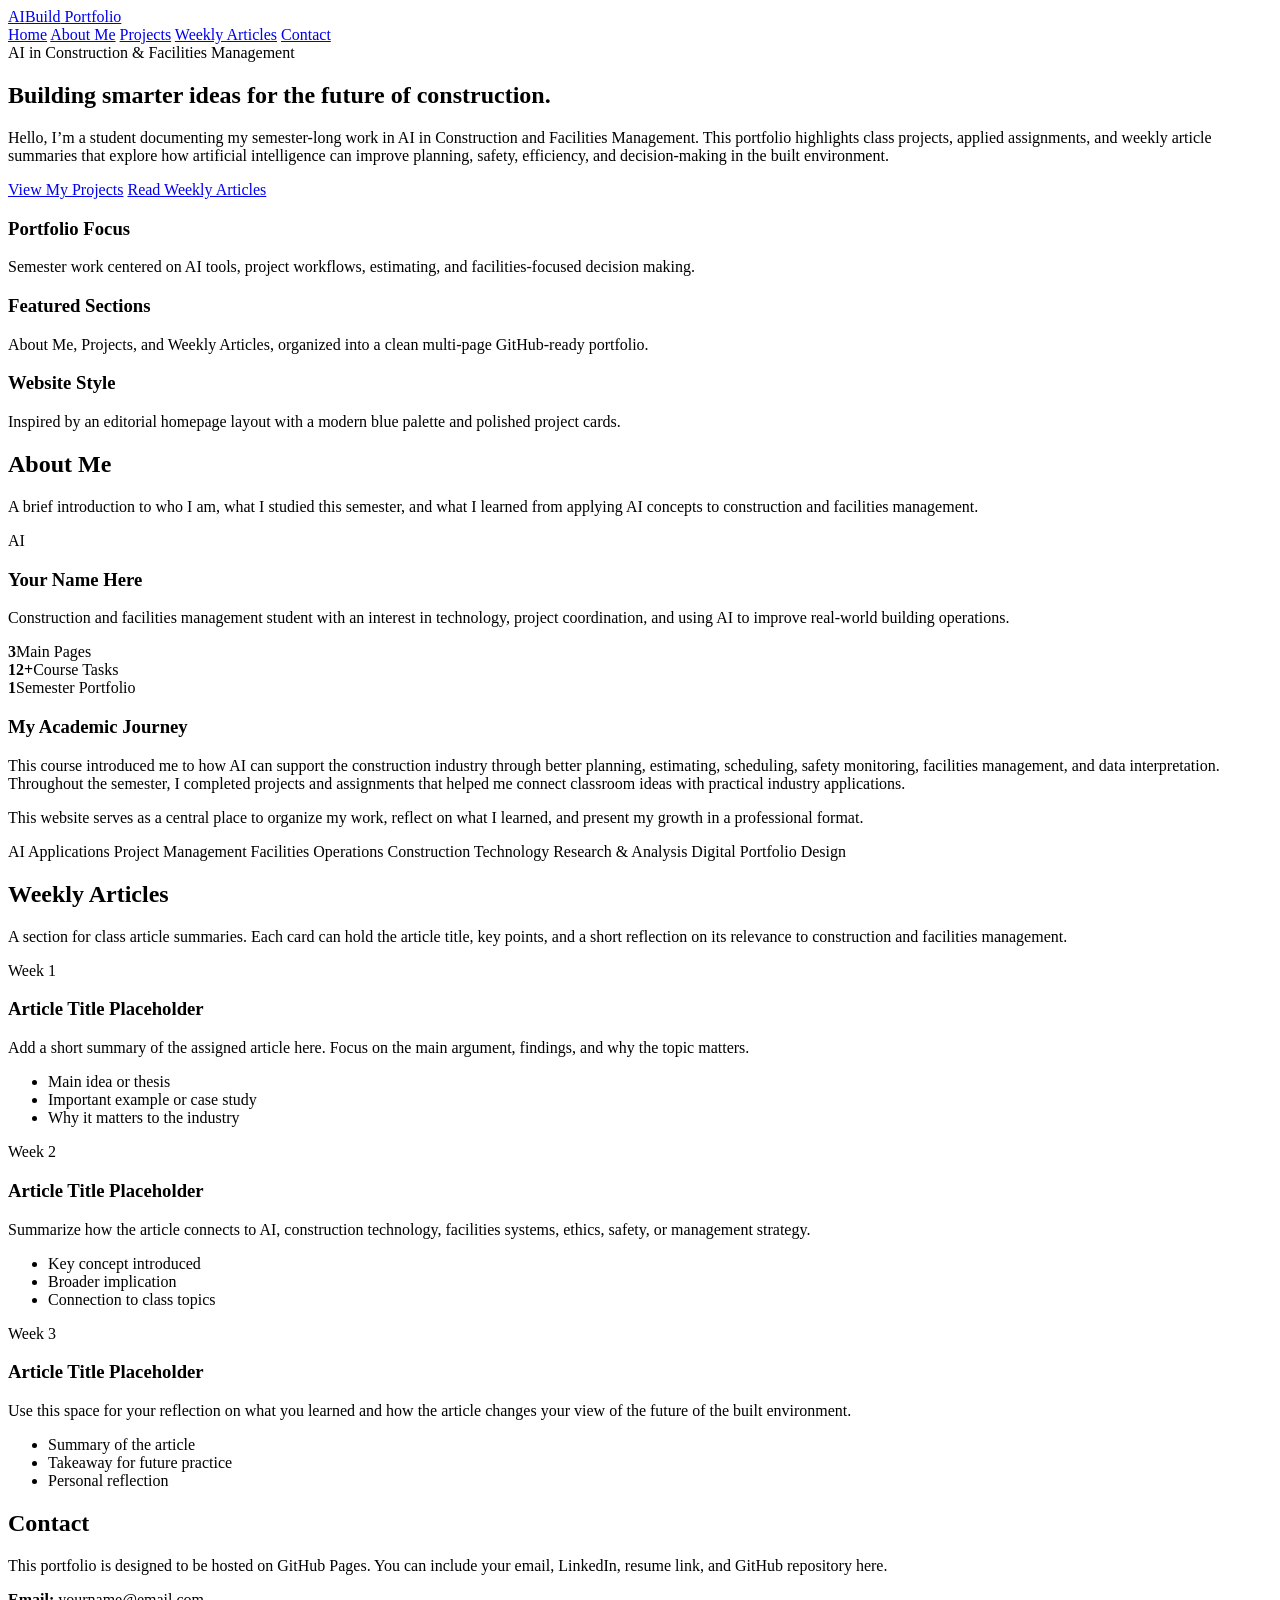
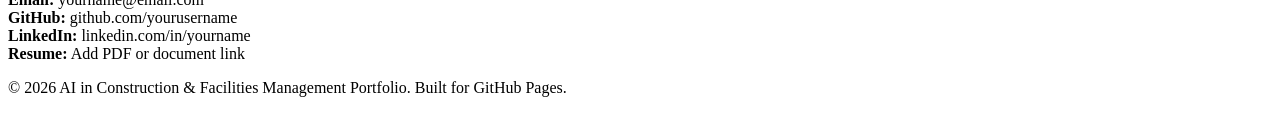
==== index.html @ ffbb7d07 "Create index.html" ====
<!DOCTYPE html>
<html lang="en">
<head>
  <meta charset="UTF-8" />
  <meta name="viewport" content="width=device-width, initial-scale=1.0" />
  <title>AI in Construction & Facilities Management Portfolio</title>
  <meta name="description" content="Portfolio website for coursework in AI in Construction and Facilities Management." />
  <link rel="stylesheet" href="style.css" />
</head>
<body>
  <header class="site-header">
    <div class="container nav">
      <a class="logo" href="index.html">AI<span>Build</span> Portfolio</a>
      <nav class="nav-links" aria-label="Primary navigation">
        <a href="index.html">Home</a>
        <a href="#about">About Me</a>
        <a href="projects.html">Projects</a>
        <a href="#articles">Weekly Articles</a>
        <a href="#contact">Contact</a>
      </nav>
    </div>
  </header>

  <main>
    <section class="hero">
      <div class="container hero-grid">
        <div>
          <span class="eyebrow">AI in Construction & Facilities Management</span>
          <h1>Building smarter ideas for the future of construction.</h1>
          <p>
            Hello, I’m a student documenting my semester-long work in AI in Construction and Facilities Management.
            This portfolio highlights class projects, applied assignments, and weekly article summaries that explore
            how artificial intelligence can improve planning, safety, efficiency, and decision-making in the built environment.
          </p>
          <div class="cta-row">
            <a class="btn btn-primary" href="projects.html">View My Projects</a>
            <a class="btn btn-secondary" href="#articles">Read Weekly Articles</a>
          </div>
        </div>

        <aside class="hero-card" aria-label="Course highlights">
          <div class="mini-panel">
            <h3>Portfolio Focus</h3>
            <p>Semester work centered on AI tools, project workflows, estimating, and facilities-focused decision making.</p>
          </div>
          <div class="mini-panel">
            <h3>Featured Sections</h3>
            <p>About Me, Projects, and Weekly Articles, organized into a clean multi-page GitHub-ready portfolio.</p>
          </div>
          <div class="mini-panel">
            <h3>Website Style</h3>
            <p>Inspired by an editorial homepage layout with a modern blue palette and polished project cards.</p>
          </div>
        </aside>
      </div>
    </section>

    <section id="about">
      <div class="container">
        <div class="section-heading">
          <div>
            <h2>About Me</h2>
            <p>A brief introduction to who I am, what I studied this semester, and what I learned from applying AI concepts to construction and facilities management.</p>
          </div>
        </div>

        <div class="about-grid">
          <article class="profile-card">
            <div class="avatar">AI</div>
            <h3>Your Name Here</h3>
            <p>
              Construction and facilities management student with an interest in technology, project coordination,
              and using AI to improve real-world building operations.
            </p>
            <div class="stat-row">
              <div class="stat"><strong>3</strong>Main Pages</div>
              <div class="stat"><strong>12+</strong>Course Tasks</div>
              <div class="stat"><strong>1</strong>Semester Portfolio</div>
            </div>
          </article>

          <article class="content-card">
            <h3>My Academic Journey</h3>
            <p>
              This course introduced me to how AI can support the construction industry through better planning,
              estimating, scheduling, safety monitoring, facilities management, and data interpretation. Throughout the semester,
              I completed projects and assignments that helped me connect classroom ideas with practical industry applications.
            </p>
            <p>
              This website serves as a central place to organize my work, reflect on what I learned, and present my growth in a professional format.
            </p>
            <div class="pill-list" aria-label="Key skills and themes">
              <span class="pill">AI Applications</span>
              <span class="pill">Project Management</span>
              <span class="pill">Facilities Operations</span>
              <span class="pill">Construction Technology</span>
              <span class="pill">Research & Analysis</span>
              <span class="pill">Digital Portfolio Design</span>
            </div>
          </article>
        </div>
      </div>
    </section>

    <section id="articles">
      <div class="container">
        <div class="section-heading">
          <div>
            <h2>Weekly Articles</h2>
            <p>
              A section for class article summaries. Each card can hold the article title, key points,
              and a short reflection on its relevance to construction and facilities management.
            </p>
          </div>
        </div>

        <div class="article-grid">
          <article class="article-card">
            <div class="article-note">Week 1</div>
            <h3>Article Title Placeholder</h3>
            <p>
              Add a short summary of the assigned article here. Focus on the main argument, findings,
              and why the topic matters.
            </p>
            <ul>
              <li>Main idea or thesis</li>
              <li>Important example or case study</li>
              <li>Why it matters to the industry</li>
            </ul>
          </article>

          <article class="article-card">
            <div class="article-note">Week 2</div>
            <h3>Article Title Placeholder</h3>
            <p>
              Summarize how the article connects to AI, construction technology, facilities systems,
              ethics, safety, or management strategy.
            </p>
            <ul>
              <li>Key concept introduced</li>
              <li>Broader implication</li>
              <li>Connection to class topics</li>
            </ul>
          </article>

          <article class="article-card">
            <div class="article-note">Week 3</div>
            <h3>Article Title Placeholder</h3>
            <p>
              Use this space for your reflection on what you learned and how the article changes your view
              of the future of the built environment.
            </p>
            <ul>
              <li>Summary of the article</li>
              <li>Takeaway for future practice</li>
              <li>Personal reflection</li>
            </ul>
          </article>
        </div>
      </div>
    </section>

    <section id="contact">
      <div class="container">
        <div class="contact-card">
          <div>
            <h2>Contact</h2>
            <p>
              This portfolio is designed to be hosted on GitHub Pages. You can include your email,
              LinkedIn, resume link, and GitHub repository here.
            </p>
          </div>
          <div class="contact-list">
            <div><strong>Email:</strong> yourname@email.com</div>
            <div><strong>GitHub:</strong> github.com/yourusername</div>
            <div><strong>LinkedIn:</strong> linkedin.com/in/yourname</div>
            <div><strong>Resume:</strong> Add PDF or document link</div>
          </div>
        </div>
      </div>
    </section>
  </main>

  <footer class="site-footer">
    <div class="container">
      <p>© 2026 AI in Construction & Facilities Management Portfolio. Built for GitHub Pages.</p>
    </div>
  </footer>
</body>
</html>
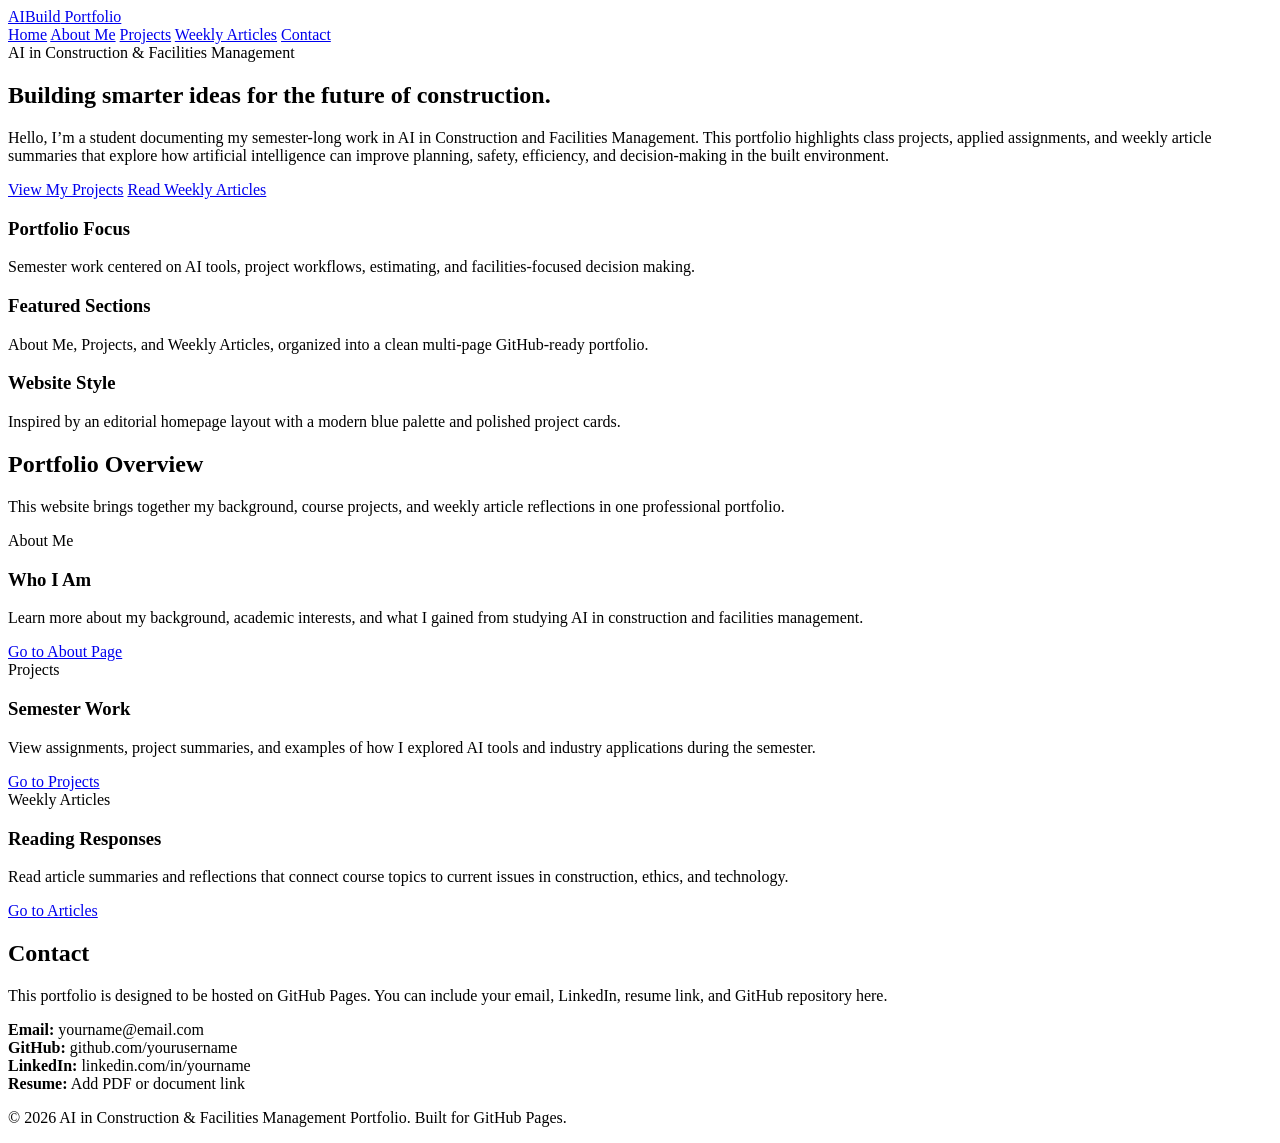
==== commit 8d755637: "Create index.html" ====
--- a/index.html
+++ b/index.html
@@ -13,10 +13,10 @@
       <a class="logo" href="index.html">AI<span>Build</span> Portfolio</a>
       <nav class="nav-links" aria-label="Primary navigation">
         <a href="index.html">Home</a>
-        <a href="#about">About Me</a>
+        <a href="about.html">About Me</a>
         <a href="projects.html">Projects</a>
-        <a href="#articles">Weekly Articles</a>
-        <a href="#contact">Contact</a>
+        <a href="weekly-articles.html">Weekly Articles</a>
+        <a href="index.html#contact">Contact</a>
       </nav>
     </div>
   </header>
@@ -34,7 +34,7 @@
           </p>
           <div class="cta-row">
             <a class="btn btn-primary" href="projects.html">View My Projects</a>
-            <a class="btn btn-secondary" href="#articles">Read Weekly Articles</a>
+            <a class="btn btn-secondary" href="weekly-articles.html">Read Weekly Articles</a>
           </div>
         </div>
 
@@ -55,106 +55,41 @@
       </div>
     </section>
 
-    <section id="about">
+    <section class="home-preview">
       <div class="container">
         <div class="section-heading">
           <div>
-            <h2>About Me</h2>
-            <p>A brief introduction to who I am, what I studied this semester, and what I learned from applying AI concepts to construction and facilities management.</p>
-          </div>
-        </div>
-
-        <div class="about-grid">
-          <article class="profile-card">
-            <div class="avatar">AI</div>
-            <h3>Your Name Here</h3>
-            <p>
-              Construction and facilities management student with an interest in technology, project coordination,
-              and using AI to improve real-world building operations.
-            </p>
-            <div class="stat-row">
-              <div class="stat"><strong>3</strong>Main Pages</div>
-              <div class="stat"><strong>12+</strong>Course Tasks</div>
-              <div class="stat"><strong>1</strong>Semester Portfolio</div>
-            </div>
-          </article>
-
-          <article class="content-card">
-            <h3>My Academic Journey</h3>
-            <p>
-              This course introduced me to how AI can support the construction industry through better planning,
-              estimating, scheduling, safety monitoring, facilities management, and data interpretation. Throughout the semester,
-              I completed projects and assignments that helped me connect classroom ideas with practical industry applications.
-            </p>
-            <p>
-              This website serves as a central place to organize my work, reflect on what I learned, and present my growth in a professional format.
-            </p>
-            <div class="pill-list" aria-label="Key skills and themes">
-              <span class="pill">AI Applications</span>
-              <span class="pill">Project Management</span>
-              <span class="pill">Facilities Operations</span>
-              <span class="pill">Construction Technology</span>
-              <span class="pill">Research & Analysis</span>
-              <span class="pill">Digital Portfolio Design</span>
-            </div>
-          </article>
-        </div>
-      </div>
-    </section>
-
-    <section id="articles">
-      <div class="container">
-        <div class="section-heading">
-          <div>
-            <h2>Weekly Articles</h2>
-            <p>
-              A section for class article summaries. Each card can hold the article title, key points,
-              and a short reflection on its relevance to construction and facilities management.
-            </p>
+            <h2>Portfolio Overview</h2>
+            <p>This website brings together my background, course projects, and weekly article reflections in one professional portfolio.</p>
           </div>
         </div>
 
         <div class="article-grid">
           <article class="article-card">
-            <div class="article-note">Week 1</div>
-            <h3>Article Title Placeholder</h3>
+            <div class="article-note">About Me</div>
+            <h3>Who I Am</h3>
             <p>
-              Add a short summary of the assigned article here. Focus on the main argument, findings,
-              and why the topic matters.
+              Learn more about my background, academic interests, and what I gained from studying AI in construction and facilities management.
             </p>
-            <ul>
-              <li>Main idea or thesis</li>
-              <li>Important example or case study</li>
-              <li>Why it matters to the industry</li>
-            </ul>
+            <a class="btn btn-secondary" href="about.html">Go to About Page</a>
           </article>
 
           <article class="article-card">
-            <div class="article-note">Week 2</div>
-            <h3>Article Title Placeholder</h3>
+            <div class="article-note">Projects</div>
+            <h3>Semester Work</h3>
             <p>
-              Summarize how the article connects to AI, construction technology, facilities systems,
-              ethics, safety, or management strategy.
+              View assignments, project summaries, and examples of how I explored AI tools and industry applications during the semester.
             </p>
-            <ul>
-              <li>Key concept introduced</li>
-              <li>Broader implication</li>
-              <li>Connection to class topics</li>
-            </ul>
+            <a class="btn btn-secondary" href="projects.html">Go to Projects</a>
           </article>
 
           <article class="article-card">
-            <div class="article-note">Week 3</div>
-            <h3>Article Title Placeholder</h3>
+            <div class="article-note">Weekly Articles</div>
+            <h3>Reading Responses</h3>
             <p>
-              Use this space for your reflection on what you learned and how the article changes your view
-              of the future of the built environment.
+              Read article summaries and reflections that connect course topics to current issues in construction, ethics, and technology.
             </p>
-            <ul>
-              <li>Summary of the article</li>
-              <li>Takeaway for future practice</li>
-              <li>Personal reflection</li>
-            </ul>
+            <a class="btn btn-secondary" href="weekly-articles.html">Go to Articles</a>
           </article>
         </div>
       </div>
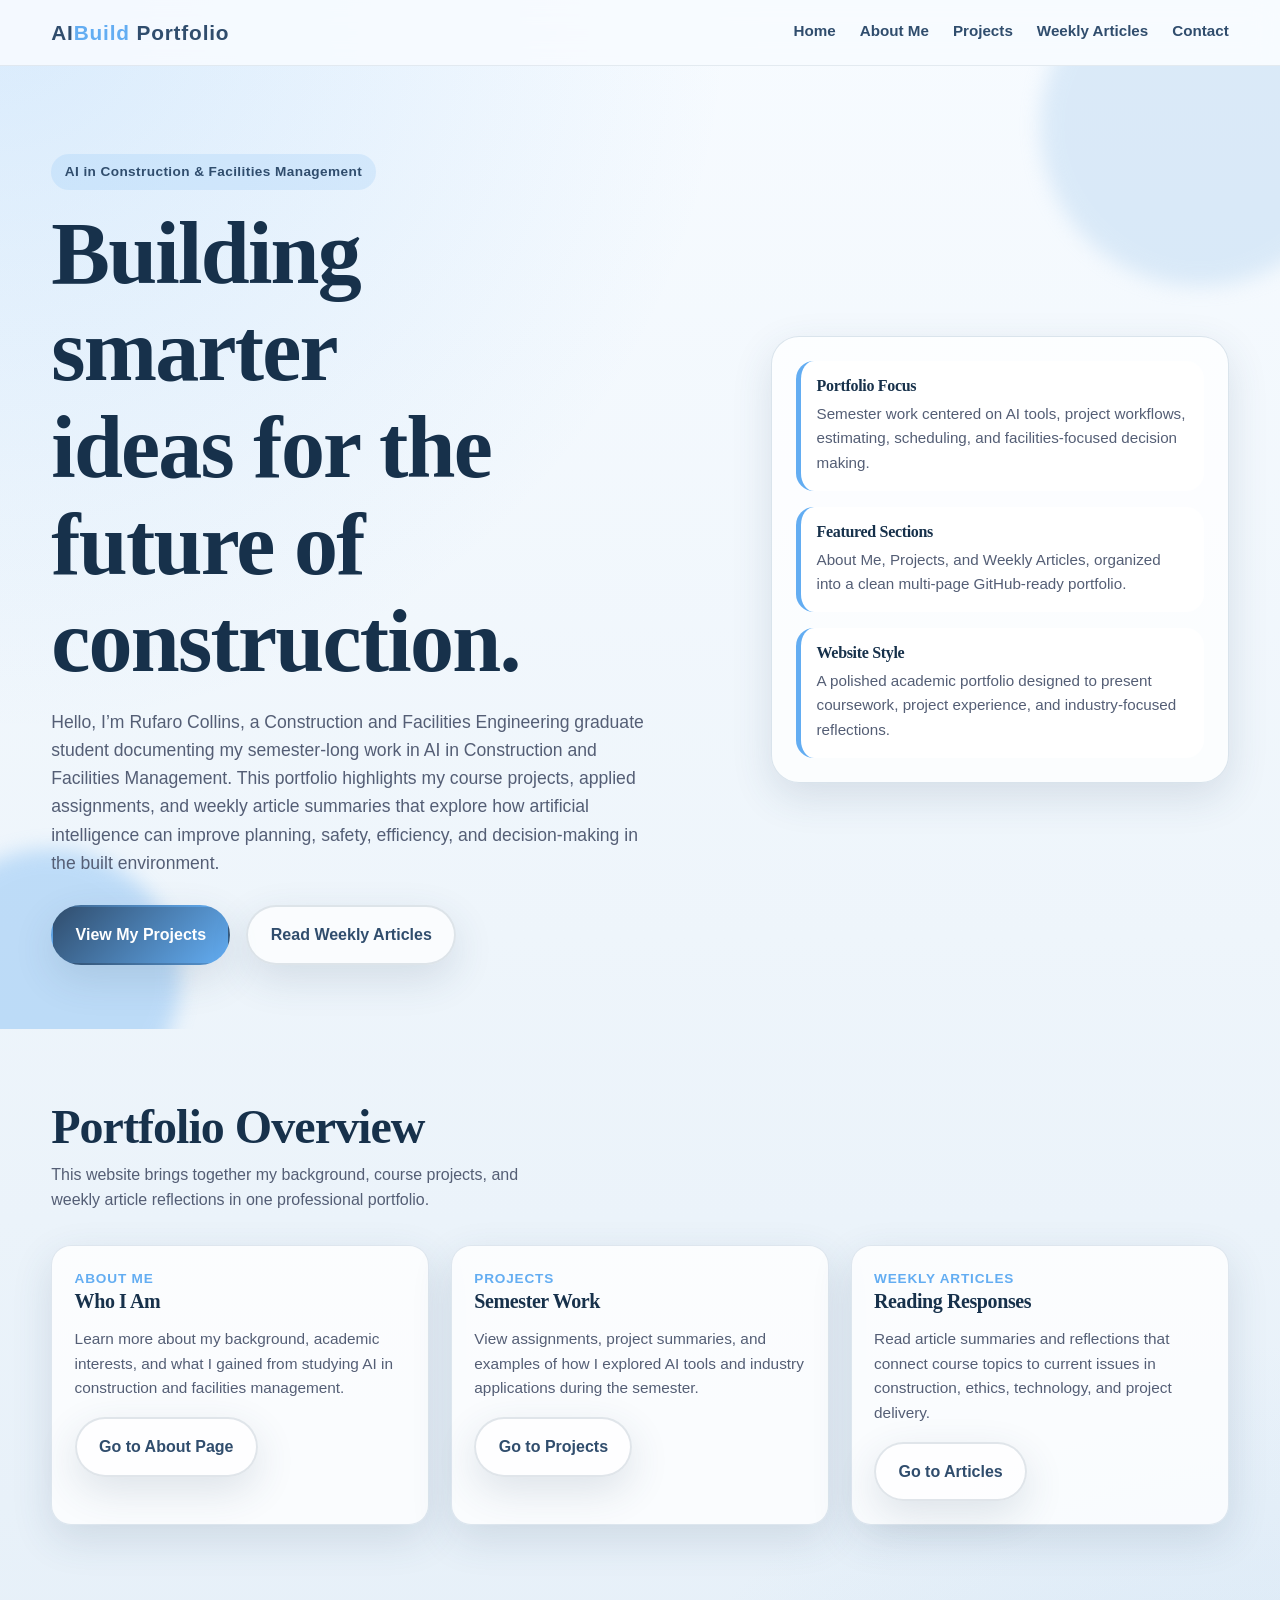
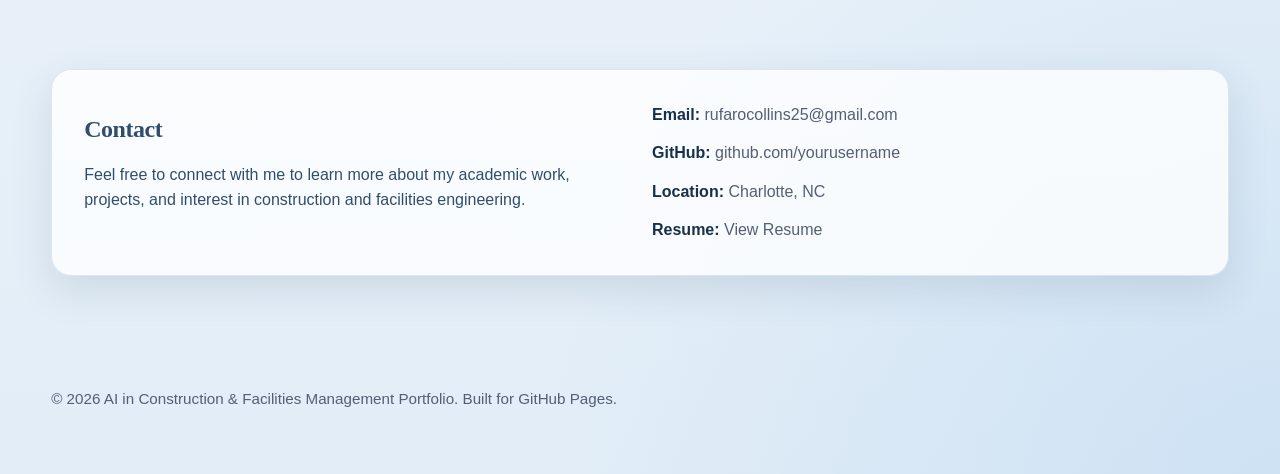
==== commit 1a80e28e: "Update index.html" ====
--- a/index.html
+++ b/index.html
@@ -28,9 +28,10 @@
           <span class="eyebrow">AI in Construction & Facilities Management</span>
           <h1>Building smarter ideas for the future of construction.</h1>
           <p>
-            Hello, I’m a student documenting my semester-long work in AI in Construction and Facilities Management.
-            This portfolio highlights class projects, applied assignments, and weekly article summaries that explore
-            how artificial intelligence can improve planning, safety, efficiency, and decision-making in the built environment.
+            Hello, I’m Rufaro Collins, a Construction and Facilities Engineering graduate student documenting
+            my semester-long work in AI in Construction and Facilities Management. This portfolio highlights
+            my course projects, applied assignments, and weekly article summaries that explore how artificial
+            intelligence can improve planning, safety, efficiency, and decision-making in the built environment.
           </p>
           <div class="cta-row">
             <a class="btn btn-primary" href="projects.html">View My Projects</a>
@@ -41,7 +42,7 @@
         <aside class="hero-card" aria-label="Course highlights">
           <div class="mini-panel">
             <h3>Portfolio Focus</h3>
-            <p>Semester work centered on AI tools, project workflows, estimating, and facilities-focused decision making.</p>
+            <p>Semester work centered on AI tools, project workflows, estimating, scheduling, and facilities-focused decision making.</p>
           </div>
           <div class="mini-panel">
             <h3>Featured Sections</h3>
@@ -49,7 +50,7 @@
           </div>
           <div class="mini-panel">
             <h3>Website Style</h3>
-            <p>Inspired by an editorial homepage layout with a modern blue palette and polished project cards.</p>
+            <p>A polished academic portfolio designed to present coursework, project experience, and industry-focused reflections.</p>
           </div>
         </aside>
       </div>
@@ -87,7 +88,7 @@
             <div class="article-note">Weekly Articles</div>
             <h3>Reading Responses</h3>
             <p>
-              Read article summaries and reflections that connect course topics to current issues in construction, ethics, and technology.
+              Read article summaries and reflections that connect course topics to current issues in construction, ethics, technology, and project delivery.
             </p>
             <a class="btn btn-secondary" href="weekly-articles.html">Go to Articles</a>
           </article>
@@ -101,15 +102,14 @@
           <div>
             <h2>Contact</h2>
             <p>
-              This portfolio is designed to be hosted on GitHub Pages. You can include your email,
-              LinkedIn, resume link, and GitHub repository here.
+              Feel free to connect with me to learn more about my academic work, projects, and interest in construction and facilities engineering.
             </p>
           </div>
           <div class="contact-list">
-            <div><strong>Email:</strong> yourname@email.com</div>
+            <div><strong>Email:</strong> <a href="mailto:rufarocollins25@gmail.com">rufarocollins25@gmail.com</a></div>
             <div><strong>GitHub:</strong> github.com/yourusername</div>
-            <div><strong>LinkedIn:</strong> linkedin.com/in/yourname</div>
-            <div><strong>Resume:</strong> Add PDF or document link</div>
+            <div><strong>Location:</strong> Charlotte, NC</div>
+            <div><strong>Resume:</strong> <a href="files/Resume PDF.pdf" target="_blank">View Resume</a></div>
           </div>
         </div>
       </div>
--- a/style.css
+++ b/style.css
@@ -0,0 +1,533 @@
+:root {
+  --blue-slate: #545e75;
+  --cool-sky: #63adf2;
+  --icy-blue: #a7cced;
+  --dusk-blue: #304d6d;
+  --steel-blue: #82a0bc;
+  --white: #f7fbff;
+  --ink: #17314b;
+  --shadow: 0 14px 40px rgba(48, 77, 109, 0.14);
+  --radius: 20px;
+  --max-width: 1200px;
+}
+
+* {
+  box-sizing: border-box;
+}
+
+html {
+  scroll-behavior: smooth;
+}
+
+body {
+  margin: 0;
+  font-family: Arial, Helvetica, sans-serif;
+  color: var(--dusk-blue);
+  background:
+    radial-gradient(circle at top left, rgba(99, 173, 242, 0.20), transparent 30%),
+    radial-gradient(circle at bottom right, rgba(167, 204, 237, 0.35), transparent 30%),
+    linear-gradient(180deg, #f7fbff 0%, #eef5fb 45%, #e2edf7 100%);
+  line-height: 1.6;
+}
+
+h1,
+h2,
+h3 {
+  margin-top: 0;
+  line-height: 1.1;
+  font-family: Georgia, "Times New Roman", serif;
+  letter-spacing: -0.02em;
+}
+
+a {
+  color: inherit;
+  text-decoration: none;
+}
+
+img {
+  max-width: 100%;
+  display: block;
+}
+
+.container {
+  width: min(92%, var(--max-width));
+  margin: 0 auto;
+}
+
+.site-header {
+  position: sticky;
+  top: 0;
+  z-index: 1000;
+  backdrop-filter: blur(14px);
+  background: rgba(247, 251, 255, 0.88);
+  border-bottom: 1px solid rgba(48, 77, 109, 0.10);
+}
+
+.nav {
+  display: flex;
+  align-items: center;
+  justify-content: space-between;
+  padding: 1rem 0;
+}
+
+.logo {
+  font-size: 1.3rem;
+  font-weight: 800;
+  color: var(--dusk-blue);
+  letter-spacing: 0.04em;
+}
+
+.logo span {
+  color: var(--cool-sky);
+}
+
+.nav-links {
+  display: flex;
+  gap: 1.5rem;
+  flex-wrap: wrap;
+  font-weight: 700;
+  font-size: 0.95rem;
+}
+
+.nav-links a {
+  position: relative;
+  padding-bottom: 0.2rem;
+}
+
+.nav-links a::after {
+  content: "";
+  position: absolute;
+  left: 0;
+  bottom: 0;
+  width: 0;
+  height: 2px;
+  background: var(--cool-sky);
+  transition: width 0.25s ease;
+}
+
+.nav-links a:hover::after,
+.nav-links a:focus-visible::after {
+  width: 100%;
+}
+
+.hero,
+.page-hero {
+  padding: 5.5rem 0 4rem;
+  position: relative;
+  overflow: hidden;
+}
+
+.hero::before,
+.hero::after,
+.page-hero::before,
+.page-hero::after {
+  content: "";
+  position: absolute;
+  border-radius: 50%;
+  filter: blur(10px);
+  opacity: 0.35;
+  z-index: -1;
+}
+
+.hero::before,
+.page-hero::before {
+  width: 320px;
+  height: 320px;
+  background: var(--icy-blue);
+  top: -100px;
+  right: -80px;
+}
+
+.hero::after,
+.page-hero::after {
+  width: 260px;
+  height: 260px;
+  background: var(--cool-sky);
+  bottom: -80px;
+  left: -80px;
+}
+
+.slim-hero {
+  padding-bottom: 2.5rem;
+}
+
+.hero-grid {
+  display: grid;
+  grid-template-columns: 1.2fr 0.8fr;
+  gap: 2rem;
+  align-items: center;
+}
+
+.eyebrow {
+  display: inline-block;
+  background: rgba(99, 173, 242, 0.16);
+  color: var(--dusk-blue);
+  padding: 0.45rem 0.85rem;
+  border-radius: 999px;
+  font-size: 0.85rem;
+  font-weight: 700;
+  letter-spacing: 0.03em;
+  margin-bottom: 1rem;
+}
+
+.hero h1,
+.page-hero h1 {
+  font-size: clamp(2.8rem, 7vw, 5.5rem);
+  color: var(--ink);
+  max-width: 11ch;
+  margin-bottom: 1rem;
+}
+
+.page-hero h1 {
+  max-width: 14ch;
+}
+
+.hero p,
+.page-hero p {
+  max-width: 62ch;
+  font-size: 1.1rem;
+  color: var(--blue-slate);
+  margin-bottom: 1.75rem;
+}
+
+.cta-row {
+  display: flex;
+  gap: 1rem;
+  flex-wrap: wrap;
+  align-items: center;
+}
+
+.btn {
+  display: inline-flex;
+  align-items: center;
+  justify-content: center;
+  gap: 0.5rem;
+  padding: 0.95rem 1.4rem;
+  border-radius: 999px;
+  border: 2px solid transparent;
+  font-weight: 700;
+  transition: transform 0.2s ease, box-shadow 0.2s ease, background 0.2s ease;
+  box-shadow: var(--shadow);
+}
+
+.btn:hover,
+.btn:focus-visible {
+  transform: translateY(-2px);
+}
+
+.btn-primary {
+  background: linear-gradient(135deg, var(--dusk-blue), var(--cool-sky));
+  color: white;
+}
+
+.btn-secondary {
+  background: rgba(255, 255, 255, 0.7);
+  color: var(--dusk-blue);
+  border-color: rgba(48, 77, 109, 0.14);
+}
+
+.hero-card {
+  background: rgba(255, 255, 255, 0.72);
+  border: 1px solid rgba(130, 160, 188, 0.28);
+  border-radius: 28px;
+  padding: 1.5rem;
+  box-shadow: var(--shadow);
+}
+
+.mini-panel {
+  background: white;
+  border-radius: 18px;
+  padding: 1rem;
+  margin-bottom: 1rem;
+  border-left: 5px solid var(--cool-sky);
+}
+
+.mini-panel:last-child {
+  margin-bottom: 0;
+}
+
+.mini-panel h3 {
+  font-size: 1rem;
+  margin-bottom: 0.45rem;
+  color: var(--ink);
+}
+
+.mini-panel p {
+  margin: 0;
+  font-size: 0.95rem;
+  color: var(--blue-slate);
+}
+
+section {
+  padding: 4.5rem 0;
+}
+
+.section-heading {
+  display: flex;
+  justify-content: space-between;
+  align-items: end;
+  gap: 1rem;
+  margin-bottom: 2rem;
+}
+
+.section-heading h2 {
+  font-size: clamp(2rem, 4vw, 3rem);
+  color: var(--ink);
+  margin-bottom: 0.5rem;
+}
+
+.section-heading p {
+  color: var(--blue-slate);
+  max-width: 54ch;
+  margin: 0;
+}
+
+.about-grid {
+  display: grid;
+  grid-template-columns: 0.85fr 1.15fr;
+  gap: 2rem;
+  align-items: stretch;
+}
+
+.profile-card,
+.content-card,
+.project-card,
+.article-card,
+.contact-card {
+  background: rgba(255, 255, 255, 0.78);
+  border: 1px solid rgba(130, 160, 188, 0.24);
+  border-radius: var(--radius);
+  box-shadow: var(--shadow);
+}
+
+.profile-card {
+  padding: 2rem;
+  display: flex;
+  flex-direction: column;
+  justify-content: center;
+  background: linear-gradient(180deg, rgba(99, 173, 242, 0.18), rgba(255, 255, 255, 0.94));
+}
+
+.avatar {
+  width: 110px;
+  height: 110px;
+  border-radius: 50%;
+  display: grid;
+  place-items: center;
+  background: linear-gradient(135deg, var(--dusk-blue), var(--cool-sky));
+  color: white;
+  font-size: 2.1rem;
+  font-weight: 800;
+  margin-bottom: 1rem;
+}
+
+.stat-row {
+  display: grid;
+  grid-template-columns: repeat(3, 1fr);
+  gap: 0.85rem;
+  margin-top: 1.5rem;
+}
+
+.stat {
+  background: white;
+  border-radius: 16px;
+  padding: 0.9rem;
+  text-align: center;
+}
+
+.stat strong {
+  display: block;
+  font-size: 1.2rem;
+  color: var(--ink);
+}
+
+.content-card {
+  padding: 2rem;
+}
+
+.pill-list {
+  display: flex;
+  flex-wrap: wrap;
+  gap: 0.75rem;
+  margin-top: 1.25rem;
+}
+
+.pill {
+  padding: 0.55rem 0.85rem;
+  background: rgba(167, 204, 237, 0.28);
+  border: 1px solid rgba(99, 173, 242, 0.25);
+  color: var(--dusk-blue);
+  border-radius: 999px;
+  font-size: 0.9rem;
+  font-weight: 700;
+}
+
+.article-grid,
+.project-grid {
+  display: grid;
+  grid-template-columns: repeat(3, 1fr);
+  gap: 1.35rem;
+}
+
+.article-card {
+  padding: 1.4rem;
+}
+
+.article-card h3 {
+  color: var(--ink);
+  margin-bottom: 0.75rem;
+  font-size: 1.25rem;
+}
+
+.article-card p {
+  color: var(--blue-slate);
+  margin-bottom: 1rem;
+  font-size: 0.96rem;
+}
+
+.article-card ul {
+  margin: 0 0 1rem 1rem;
+  padding: 0;
+  color: var(--dusk-blue);
+}
+
+.article-card li {
+  margin-bottom: 0.45rem;
+}
+
+.article-note {
+  font-size: 0.85rem;
+  font-weight: 700;
+  color: var(--cool-sky);
+  text-transform: uppercase;
+  letter-spacing: 0.06em;
+}
+
+.project-grid-light {
+  grid-template-columns: repeat(2, 1fr);
+}
+
+.light-card {
+  overflow: hidden;
+}
+
+.light-media {
+  min-height: 190px;
+  background: linear-gradient(135deg, rgba(99, 173, 242, 0.55), rgba(167, 204, 237, 0.18));
+  display: grid;
+  place-items: center;
+  padding: 1rem;
+  font-weight: 800;
+  letter-spacing: 0.04em;
+  color: var(--dusk-blue);
+}
+
+.light-body {
+  padding: 1.35rem;
+}
+
+.light-body h3 {
+  color: var(--ink);
+  font-size: 1.3rem;
+  margin-bottom: 0.6rem;
+}
+
+.light-body p {
+  color: var(--blue-slate);
+  font-size: 0.97rem;
+  margin-bottom: 1rem;
+}
+
+.tag {
+  display: inline-block;
+  margin-bottom: 0.75rem;
+  padding: 0.35rem 0.7rem;
+  border-radius: 999px;
+  font-size: 0.8rem;
+  font-weight: 700;
+  letter-spacing: 0.03em;
+}
+
+.light-tag {
+  background: rgba(99, 173, 242, 0.15);
+  color: var(--dusk-blue);
+}
+
+.meta {
+  display: flex;
+  flex-wrap: wrap;
+  gap: 0.5rem;
+}
+
+.light-meta span {
+  padding: 0.38rem 0.65rem;
+  border-radius: 999px;
+  background: rgba(167, 204, 237, 0.28);
+  font-size: 0.82rem;
+  color: var(--dusk-blue);
+}
+
+.contact-card {
+  padding: 2rem;
+  display: grid;
+  grid-template-columns: 1fr 1fr;
+  gap: 1.5rem;
+  align-items: center;
+}
+
+.contact-list {
+  display: grid;
+  gap: 0.8rem;
+  color: var(--blue-slate);
+}
+
+.contact-list strong {
+  color: var(--ink);
+}
+
+.site-footer {
+  padding: 1.5rem 0 3rem;
+  color: var(--blue-slate);
+  font-size: 0.95rem;
+}
+
+@media (max-width: 980px) {
+  .hero-grid,
+  .about-grid,
+  .contact-card,
+  .article-grid,
+  .project-grid,
+  .project-grid-light {
+    grid-template-columns: 1fr;
+  }
+
+  .hero,
+  .page-hero {
+    padding-top: 4.5rem;
+  }
+}
+
+@media (max-width: 640px) {
+  .nav {
+    flex-direction: column;
+    gap: 1rem;
+  }
+
+  .nav-links {
+    justify-content: center;
+  }
+
+  .section-heading {
+    flex-direction: column;
+    align-items: start;
+  }
+
+  .stat-row {
+    grid-template-columns: 1fr;
+  }
+
+  .hero h1,
+  .page-hero h1 {
+    max-width: 100%;
+  }
+}
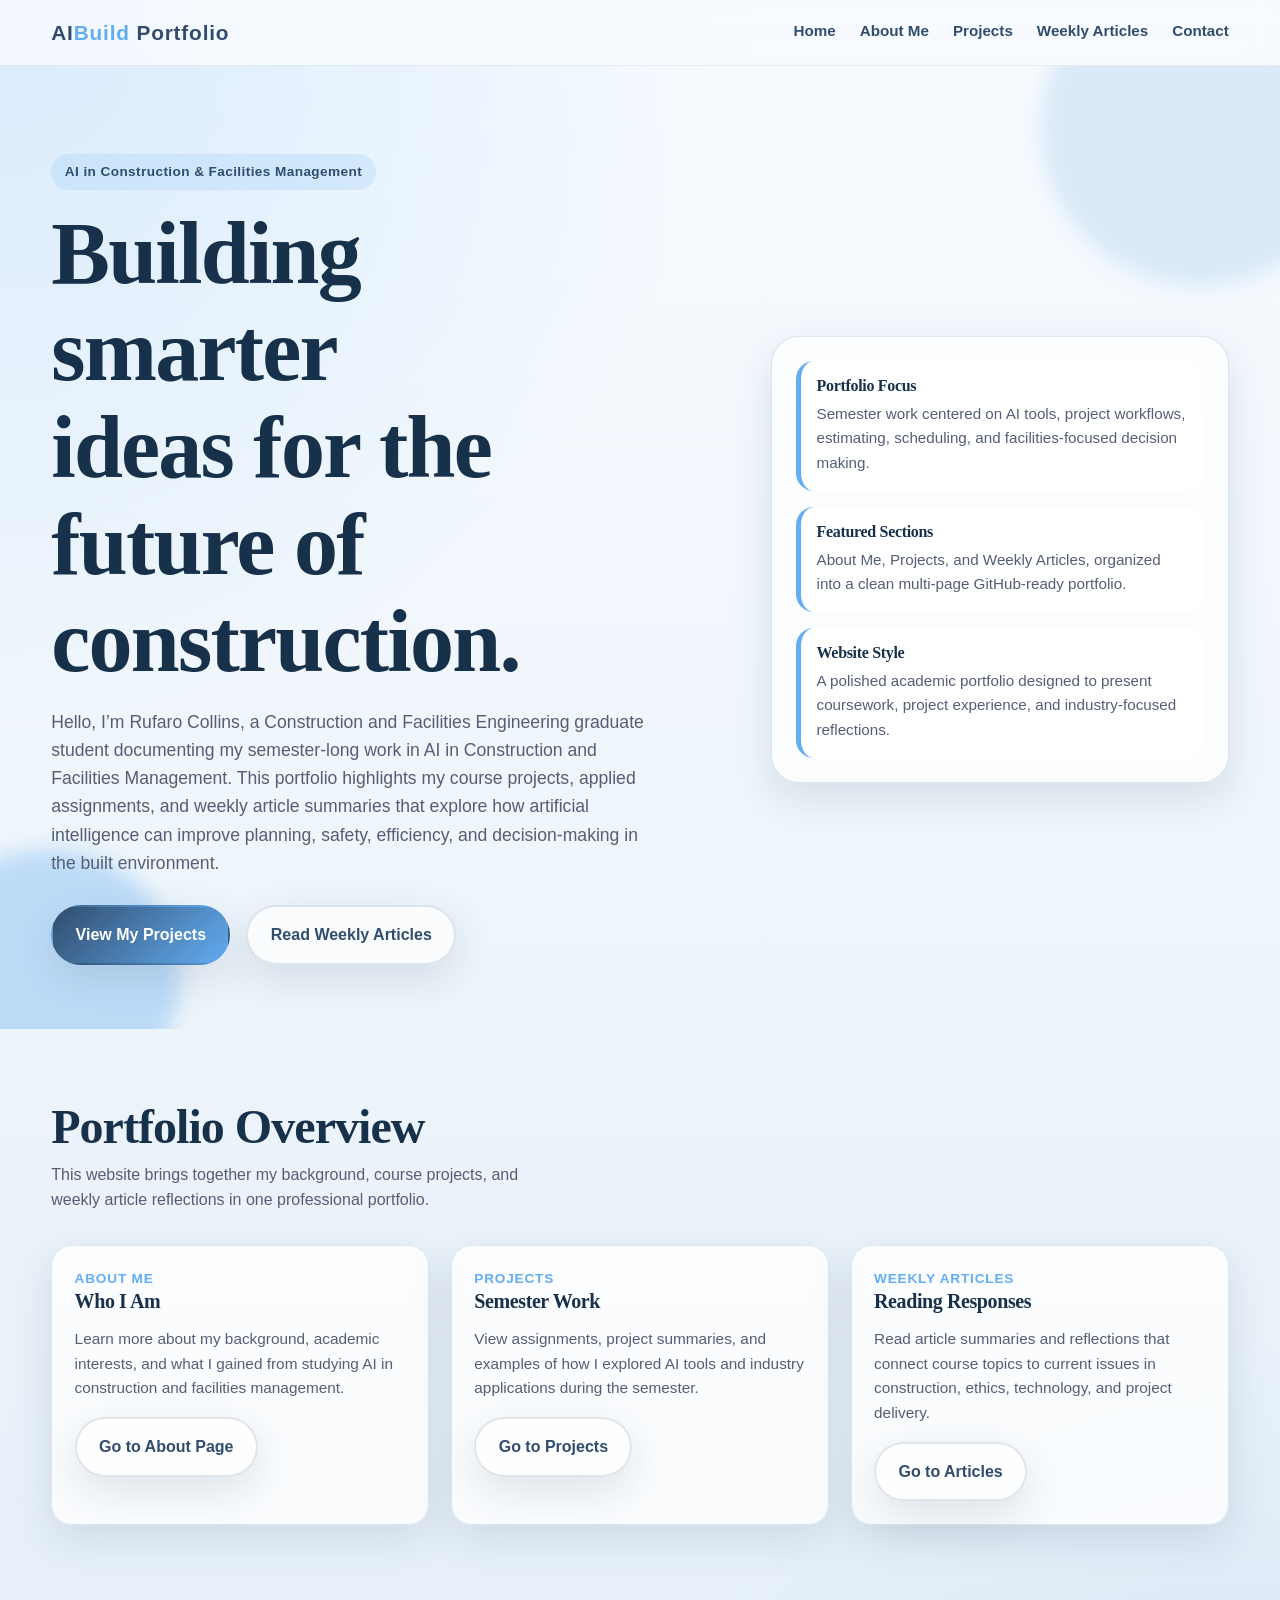
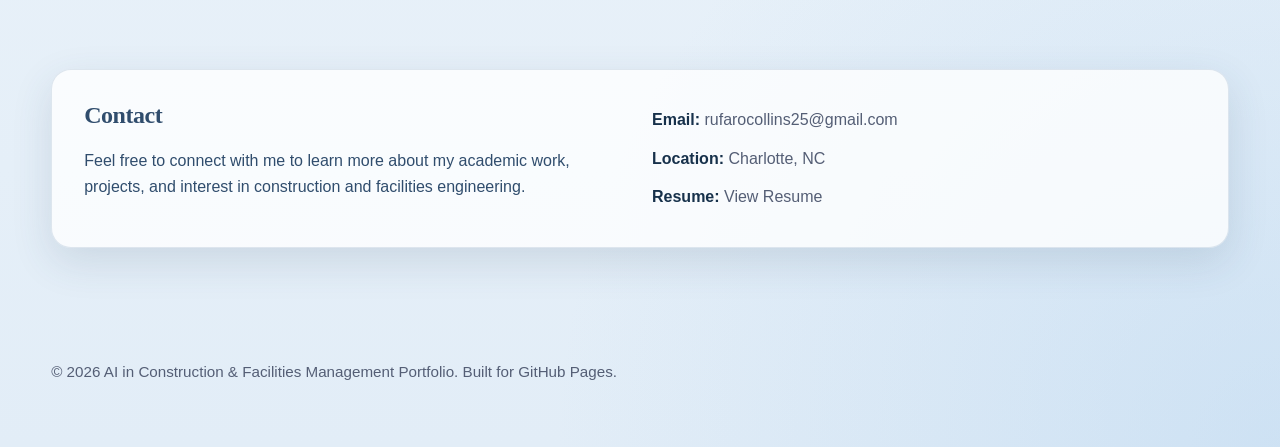
==== commit 323fe96c: "Update index.html" ====
--- a/index.html
+++ b/index.html
@@ -107,7 +107,6 @@
           </div>
           <div class="contact-list">
             <div><strong>Email:</strong> <a href="mailto:rufarocollins25@gmail.com">rufarocollins25@gmail.com</a></div>
-            <div><strong>GitHub:</strong> github.com/yourusername</div>
             <div><strong>Location:</strong> Charlotte, NC</div>
             <div><strong>Resume:</strong> <a href="files/Resume PDF.pdf" target="_blank">View Resume</a></div>
           </div>
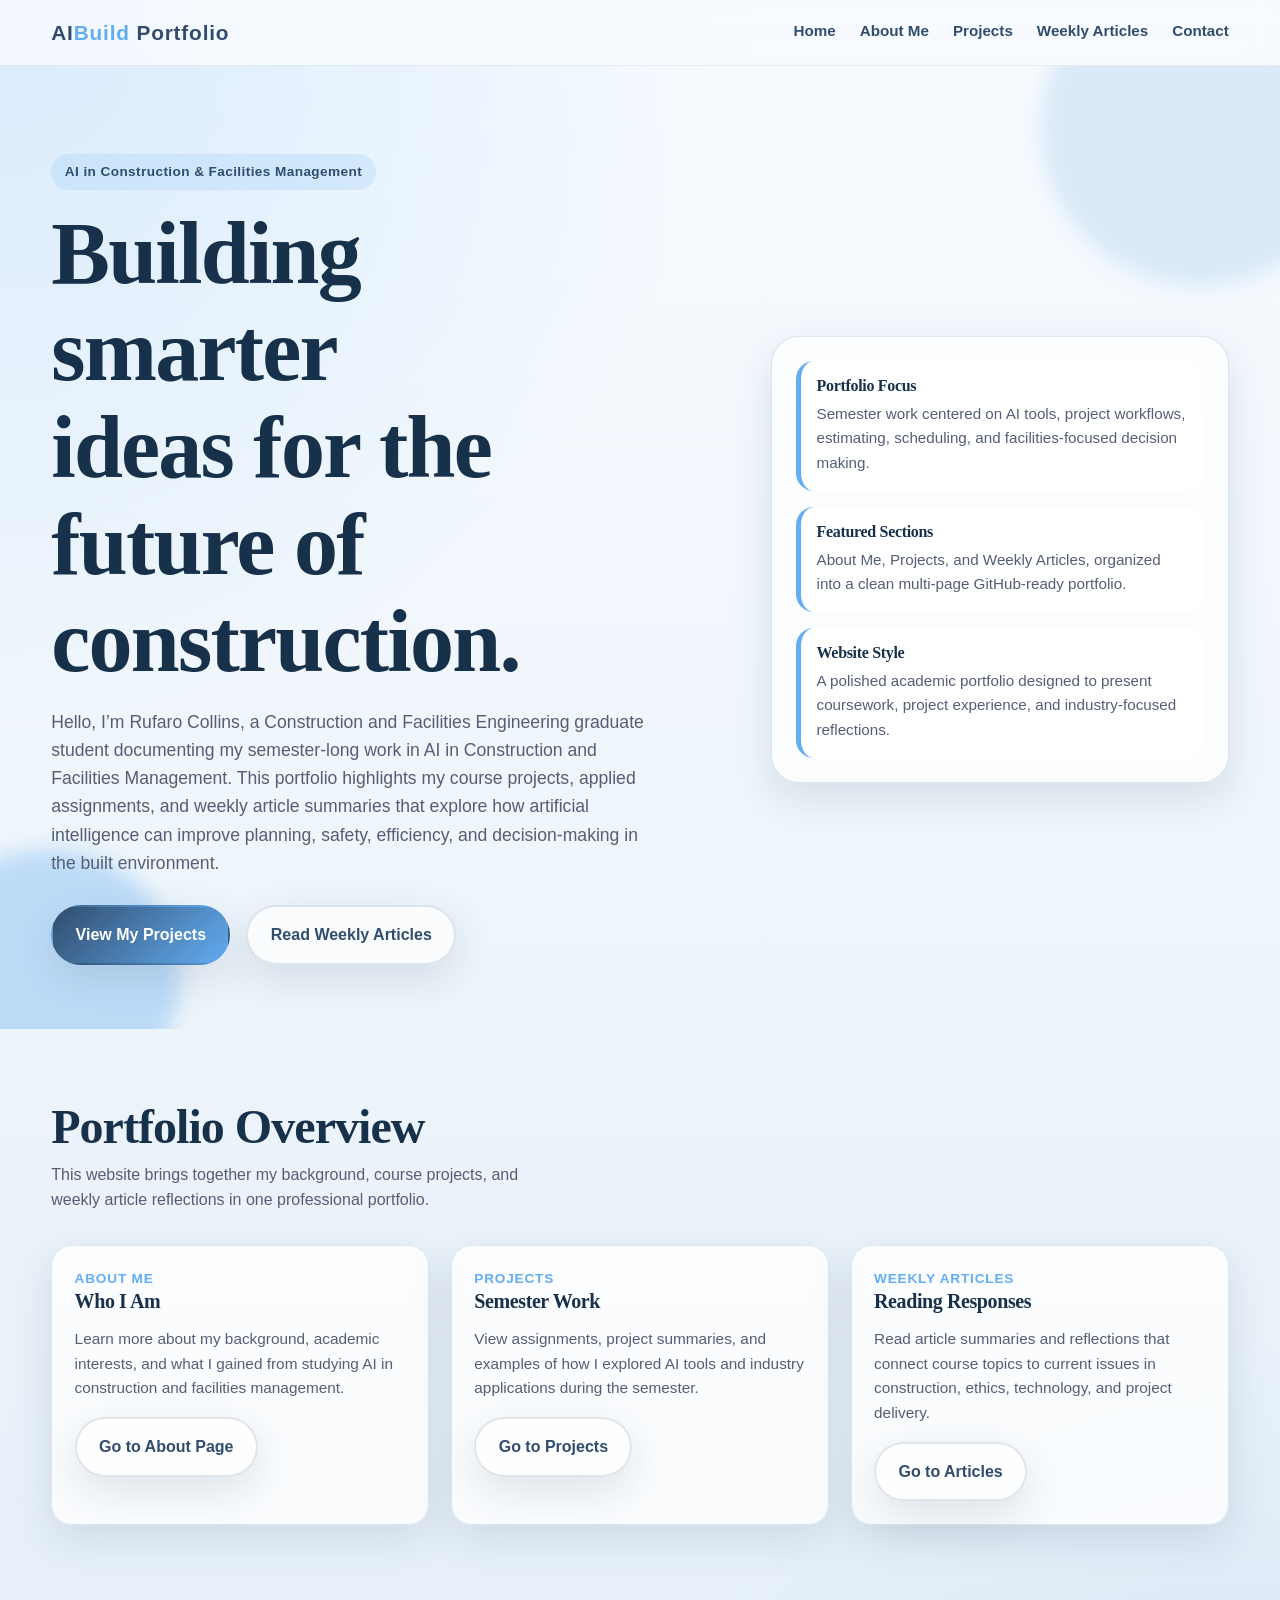
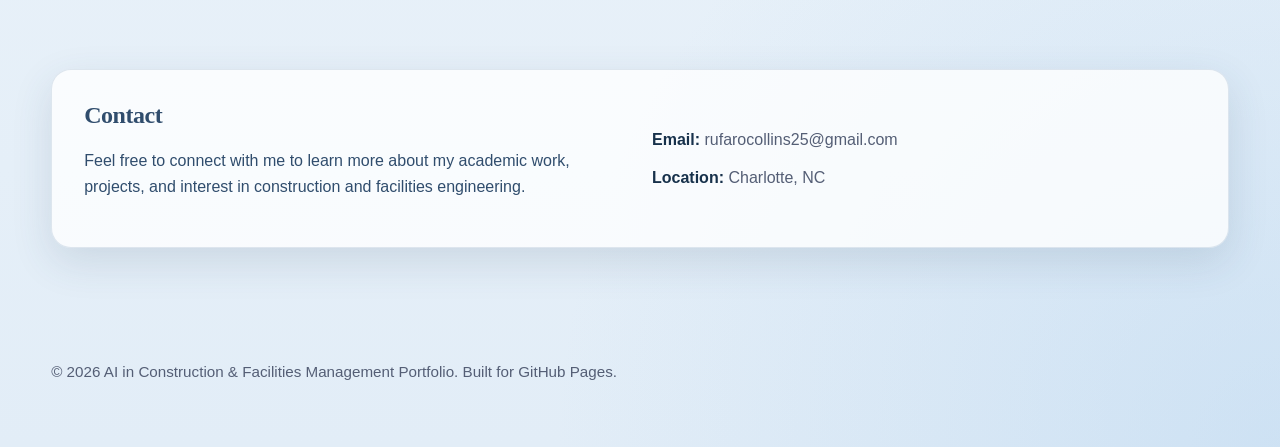
==== commit 212e04f8: "Update index.html" ====
--- a/index.html
+++ b/index.html
@@ -108,7 +108,6 @@
           <div class="contact-list">
             <div><strong>Email:</strong> <a href="mailto:rufarocollins25@gmail.com">rufarocollins25@gmail.com</a></div>
             <div><strong>Location:</strong> Charlotte, NC</div>
-            <div><strong>Resume:</strong> <a href="files/Resume PDF.pdf" target="_blank">View Resume</a></div>
           </div>
         </div>
       </div>
